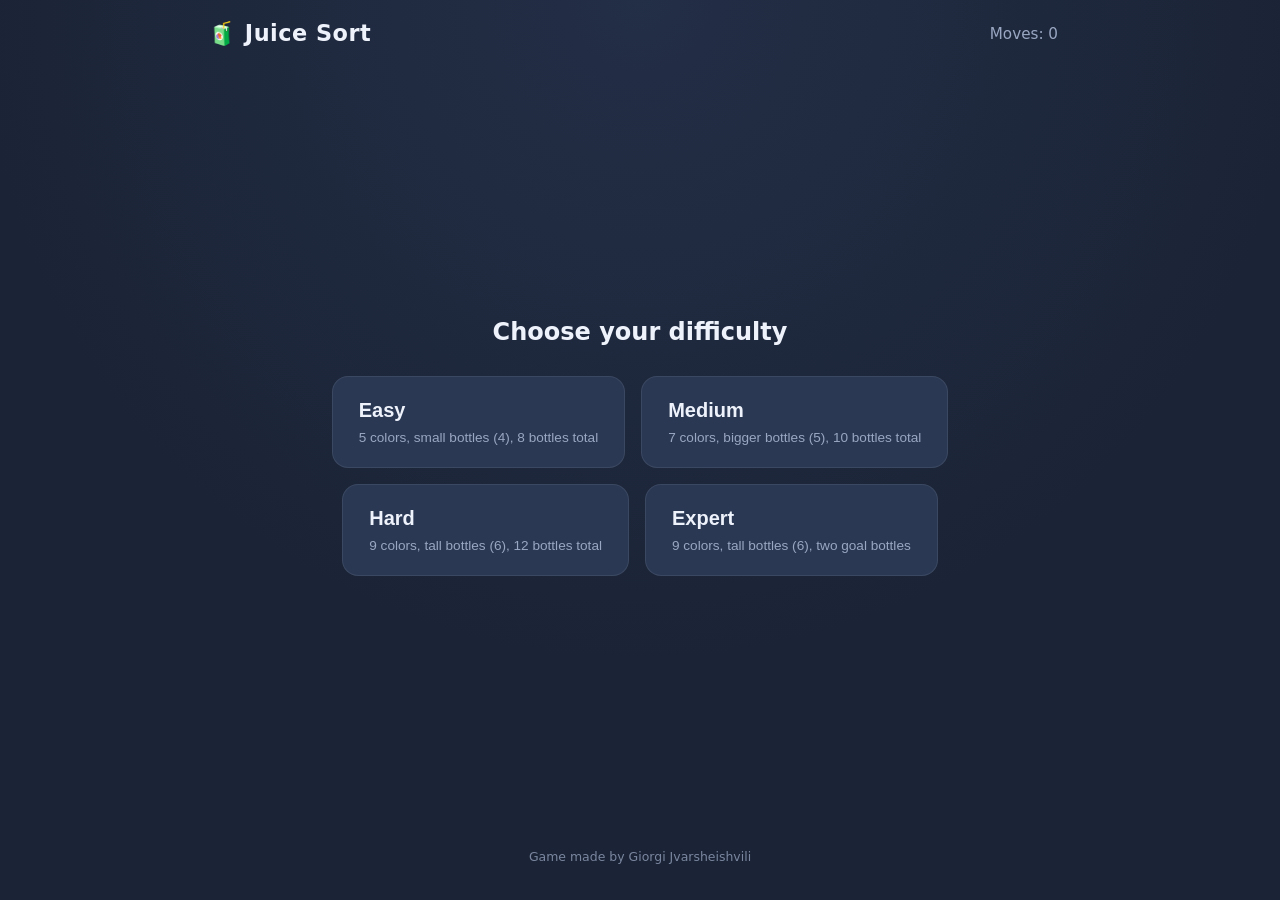
==== index.html @ 37a00a97 "Stand the goal bottle in the middle with small bottles either side Rearranges the board to match the" ====
<!DOCTYPE html>
<html lang="en">
<head>
<meta charset="UTF-8">
<meta name="viewport" content="width=device-width, initial-scale=1.0">
<title>Juice Sort</title>
<link rel="stylesheet" href="styles.css">
</head>
<body>
  <div id="app">

    <header class="topbar">
      <h1 class="logo">🧃 Juice Sort</h1>
      <div class="stats">
        <span id="movesLabel">Moves: 0</span>
        <span id="difficultyLabel"></span>
      </div>
    </header>

    <!-- Difficulty select screen -->
    <section id="menuScreen" class="screen">
      <h2>Choose your difficulty</h2>
      <div class="menu-cards">
        <button class="diff-card" data-diff="easy">
          <span class="diff-title">Easy</span>
          <span class="diff-desc">5 colors, small bottles (4), 8 bottles total</span>
        </button>
        <button class="diff-card" data-diff="medium">
          <span class="diff-title">Medium</span>
          <span class="diff-desc">7 colors, bigger bottles (5), 10 bottles total</span>
        </button>
        <button class="diff-card" data-diff="hard">
          <span class="diff-title">Hard</span>
          <span class="diff-desc">9 colors, tall bottles (6), 12 bottles total</span>
        </button>
        <button class="diff-card" data-diff="expert">
          <span class="diff-title">Expert</span>
          <span class="diff-desc">9 colors, tall bottles (6), two goal bottles</span>
        </button>
      </div>
    </section>

    <!-- Game screen: goal bottle(s) stand in the middle, the small bottles
         are split into grids either side of them. -->
    <section id="gameScreen" class="screen hidden">
      <div class="board">
        <div id="leftGrid" class="side-grid"></div>
        <div id="longBottleWrap" class="goal-column"></div>
        <div id="rightGrid" class="side-grid"></div>
      </div>

      <div class="controls">
        <button id="undoBtn">↶ Undo</button>
        <button id="restartBtn">⟲ Restart</button>
        <button id="newGameBtn">🔀 New Game</button>
        <button id="menuBtn">☰ Menu</button>
      </div>
    </section>

    <!-- Win overlay -->
    <div id="winOverlay" class="overlay hidden">
      <div class="win-card">
        <h2>🎉 Sorted!</h2>
        <p id="winStats"></p>
        <button id="winNextBtn">Play Again</button>
        <button id="winMenuBtn">Choose Difficulty</button>
      </div>
    </div>

    <footer class="site-footer">Game made by Giorgi Jvarsheishvili</footer>

  </div>

  <!-- Overlay the pouring liquid stream is drawn into, above the board. -->
  <svg id="pourLayer" aria-hidden="true"></svg>

<script src="script.js"></script>
</body>
</html>
---- styles.css ----
:root {
  --bg: #1b2436;
  --bg-alt: #232f47;
  --card: #2a3854;
  --text: #eef2fb;
  --muted: #9aa7c2;
  --accent: #7c6bf0;
  --glass-border: rgba(255,255,255,0.35);
  --glass-fill: rgba(255,255,255,0.04);
}

* { box-sizing: border-box; }

html, body {
  margin: 0;
  padding: 0;
  min-height: 100%;
  background: radial-gradient(circle at 50% 0%, #29365490, transparent 60%), var(--bg);
  color: var(--text);
  font-family: "Segoe UI", Roboto, system-ui, -apple-system, sans-serif;
  -webkit-tap-highlight-color: transparent;
  user-select: none;
}

#app {
  max-width: 900px;
  margin: 0 auto;
  min-height: 100vh;
  display: flex;
  flex-direction: column;
  padding: 12px 12px 32px;
}

.site-footer {
  text-align: center;
  color: var(--muted);
  font-size: 0.78rem;
  padding: 18px 6px 4px;
  opacity: 0.75;
}

.topbar {
  display: flex;
  align-items: center;
  justify-content: space-between;
  padding: 8px 6px 16px;
  flex-wrap: wrap;
  gap: 8px;
}

.logo {
  font-size: 1.4rem;
  margin: 0;
  letter-spacing: 0.5px;
}

.stats {
  display: flex;
  gap: 14px;
  font-size: 0.95rem;
  color: var(--muted);
}

.screen { flex: 1; display: flex; flex-direction: column; }
.hidden { display: none !important; }

#gameScreen { justify-content: center; }

/* ---------- Menu screen ---------- */
#menuScreen {
  align-items: center;
  justify-content: center;
  text-align: center;
  gap: 20px;
  padding: 40px 12px;
}

#menuScreen h2 {
  margin: 0 0 10px;
  font-weight: 600;
  color: var(--text);
}

.menu-cards {
  display: flex;
  gap: 16px;
  flex-wrap: wrap;
  justify-content: center;
}

.diff-card {
  background: var(--card);
  border: 1px solid rgba(255,255,255,0.08);
  border-radius: 16px;
  padding: 22px 26px;
  min-width: 180px;
  color: var(--text);
  cursor: pointer;
  display: flex;
  flex-direction: column;
  gap: 8px;
  transition: transform 0.15s ease, background 0.15s ease;
}

.diff-card:hover {
  transform: translateY(-3px);
  background: #33456a;
}

.diff-title {
  font-size: 1.25rem;
  font-weight: 700;
}

.diff-desc {
  font-size: 0.85rem;
  color: var(--muted);
}

/* ---------- Game screen ---------- */
/* Goal bottle(s) centred, small bottles in a grid to either side. */
.board {
  display: flex;
  align-items: center;
  justify-content: center;
  gap: 26px;
  flex-wrap: nowrap;
}

.side-grid {
  display: grid;
  grid-template-columns: repeat(3, auto);
  gap: 20px 14px;
  justify-items: center;
  align-items: end;
}

.goal-column {
  display: flex;
  align-items: center;
  justify-content: center;
  gap: 22px;
  flex: 0 0 auto;
}

.controls {
  display: flex;
  gap: 10px;
  justify-content: center;
  flex-wrap: wrap;
  margin-top: 24px;
}

.controls button {
  background: var(--card);
  color: var(--text);
  border: 1px solid rgba(255,255,255,0.08);
  border-radius: 10px;
  padding: 10px 16px;
  font-size: 0.9rem;
  cursor: pointer;
}

.controls button:hover { background: #33456a; }
.controls button:disabled { opacity: 0.4; cursor: default; }

/* ---------- Bottle visuals ---------- */
.bottle {
  --unit-h: 22px;
  position: relative;
  width: 62px;
  cursor: pointer;
  display: flex;
  flex-direction: column;
  align-items: center;
  /* Pivot near the base: the bottle tips over its own heel, like real glass. */
  transform-origin: 50% 88%;
  transition: transform 0.3s cubic-bezier(0.22, 0.9, 0.3, 1);
}

.bottle.selected {
  transform: translateY(-12px);
}

.bottle.selected .bottle-body {
  box-shadow:
    inset -6px 0 10px rgba(0, 0, 0, 0.25),
    inset 6px 0 10px rgba(255, 255, 255, 0.03),
    0 10px 22px rgba(0, 0, 0, 0.35);
}

.bottle.invalid {
  animation: shake 0.35s ease;
}

/* While a pour is choreographed, the bottle is driven by the Web Animations
   API -- no CSS transition should fight it for control of `transform`. */
.bottle.in-flight {
  transition: none;
  z-index: 46;
  will-change: transform;
}

.bottle.pouring .bottle-neck {
  box-shadow: 0 0 12px 3px rgba(255, 255, 255, 0.4);
}

@keyframes shake {
  0%, 100% { transform: translateX(0); }
  20% { transform: translateX(-6px); }
  40% { transform: translateX(6px); }
  60% { transform: translateX(-4px); }
  80% { transform: translateX(4px); }
}

/* ---------- Pouring stream ----------
   A full-viewport SVG overlay. The stream path is recomputed every frame
   against the live (animating) neck positions, so it stays welded to the
   bottle mouth no matter where the pour choreography has moved it. */
#pourLayer {
  position: fixed;
  inset: 0;
  width: 100%;
  height: 100%;
  pointer-events: none;
  z-index: 45;
  overflow: visible;
}

.stream-body {
  fill: none;
  stroke-linecap: round;
  filter: drop-shadow(0 0 6px rgba(255, 255, 255, 0.35));
}

.stream-gloss {
  fill: none;
  stroke: rgba(255, 255, 255, 0.7);
  stroke-width: 2;
  stroke-linecap: round;
}

@keyframes pourUnitExit {
  from { height: var(--unit-h); opacity: 1; }
  to { height: 0; opacity: 0.45; }
}

/* `both` fill mode matters: with staggered per-unit delays, each unit must
   hold its start state until its turn comes, then hold its end state after. */
.pour-unit-exit {
  animation: pourUnitExit var(--pour-dur, 380ms) cubic-bezier(0.55, 0, 0.5, 1) both;
}

@keyframes pourUnitEnter {
  from { height: 0; opacity: 0.45; }
  to { height: var(--unit-h); opacity: 1; }
}

.pour-unit-enter {
  animation: pourUnitEnter var(--pour-dur, 380ms) cubic-bezier(0.3, 0.5, 0.4, 1) both;
}

/* Liquid settling in the receiving bottle once the pour lands. */
@keyframes settleWobble {
  0%   { transform: scaleY(1.16) translateY(-2px); }
  35%  { transform: scaleY(0.94) translateY(1px); }
  62%  { transform: scaleY(1.05); }
  82%  { transform: scaleY(0.98); }
  100% { transform: scaleY(1); }
}

.unit.settle {
  transform-origin: 50% 100%;
  animation: settleWobble 620ms cubic-bezier(0.3, 0.8, 0.4, 1);
}

.bottle-neck {
  width: 22px;
  height: 12px;
  background: var(--glass-fill);
  border: 2px solid var(--glass-border);
  border-bottom: none;
  border-radius: 5px 5px 0 0;
  position: relative;
}

/* Glass rim catching the light. */
.bottle-neck::after {
  content: "";
  position: absolute;
  left: 2px;
  right: 2px;
  top: 0;
  height: 2px;
  border-radius: 2px;
  background: rgba(255, 255, 255, 0.45);
}

.bottle-body {
  position: relative;
  width: 62px;
  border: 2px solid var(--glass-border);
  border-top: none;
  border-radius: 0 0 17px 17px;
  background: var(--glass-fill);
  display: flex;
  flex-direction: column-reverse;
  overflow: hidden;
  height: calc(var(--unit-h) * var(--capacity, 4));
  box-shadow:
    inset -7px 0 12px rgba(0, 0, 0, 0.28),
    inset 7px 0 12px rgba(255, 255, 255, 0.04);
}

/* Specular highlight down the left face of the glass. */
.bottle-body::before {
  content: "";
  position: absolute;
  top: 6px;
  bottom: 10px;
  left: 8px;
  width: 6px;
  border-radius: 6px;
  background: linear-gradient(180deg, rgba(255, 255, 255, 0.3), rgba(255, 255, 255, 0.05));
  z-index: 3;
  pointer-events: none;
}

.bottle.long-bottle { --unit-h: 20px; }
.bottle.long-bottle .bottle-body { width: 74px; }
.bottle.long-bottle .bottle-neck { width: 26px; }

.unit {
  width: 100%;
  height: var(--unit-h);
  flex-shrink: 0;
  position: relative;
}

/* Depth: light gathers at the top of each band, shadow pools at the bottom. */
.unit::after {
  content: "";
  position: absolute;
  inset: 0;
  background:
    linear-gradient(180deg, rgba(255, 255, 255, 0.26), rgba(255, 255, 255, 0) 42%),
    linear-gradient(0deg, rgba(0, 0, 0, 0.18), rgba(0, 0, 0, 0) 30%);
}

/* Meniscus on the topmost band of liquid. */
.bottle-body > .unit:last-child {
  border-radius: 6px 6px 0 0;
}

.bottle-body > .unit:last-child::before {
  content: "";
  position: absolute;
  left: 0;
  right: 0;
  top: 0;
  height: 3px;
  border-radius: 6px 6px 0 0;
  background: rgba(255, 255, 255, 0.42);
  z-index: 2;
}

.cork {
  position: absolute;
  top: -14px;
  width: 30px;
  height: 16px;
  background: linear-gradient(180deg, #c98a4b, #8a5a2c);
  border-radius: 5px;
  border: 1px solid #6d431e;
  z-index: 2;
}

.bottle.long-bottle .cork { width: 34px; top: -14px; }

.label {
  margin-top: 6px;
  font-size: 0.7rem;
  color: var(--muted);
  min-height: 14px;
}

/* ---------- Win overlay ---------- */
.overlay {
  position: fixed;
  inset: 0;
  background: rgba(10,14,24,0.75);
  display: flex;
  align-items: center;
  justify-content: center;
  z-index: 50;
}

.win-card {
  background: var(--card);
  padding: 32px 36px;
  border-radius: 18px;
  text-align: center;
  max-width: 320px;
  box-shadow: 0 20px 60px rgba(0,0,0,0.5);
}

.win-card h2 { margin-top: 0; }

.win-card button {
  display: block;
  width: 100%;
  margin-top: 12px;
  padding: 12px;
  border-radius: 10px;
  border: none;
  background: var(--accent);
  color: white;
  font-size: 0.95rem;
  cursor: pointer;
}

.win-card button:last-child {
  background: transparent;
  border: 1px solid rgba(255,255,255,0.2);
  color: var(--text);
}

/* Three columns a side stops fitting well before phone widths, so step the
   side grids down rather than letting the board overflow. */
@media (max-width: 760px) {
  .board { gap: 16px; }
  .side-grid { grid-template-columns: repeat(2, auto); gap: 16px 10px; }
}

@media (max-width: 480px) {
  .bottle { width: 50px; --unit-h: 18px; }
  .bottle-body { width: 50px; }
  .bottle.long-bottle { --unit-h: 17px; }
  .bottle.long-bottle .bottle-body { width: 60px; }
  .board { gap: 10px; }
  .side-grid { gap: 14px 8px; }
  .goal-column { gap: 10px; }
}

/* Very narrow: a single column of small bottles each side. */
@media (max-width: 360px) {
  .side-grid { grid-template-columns: auto; }
}
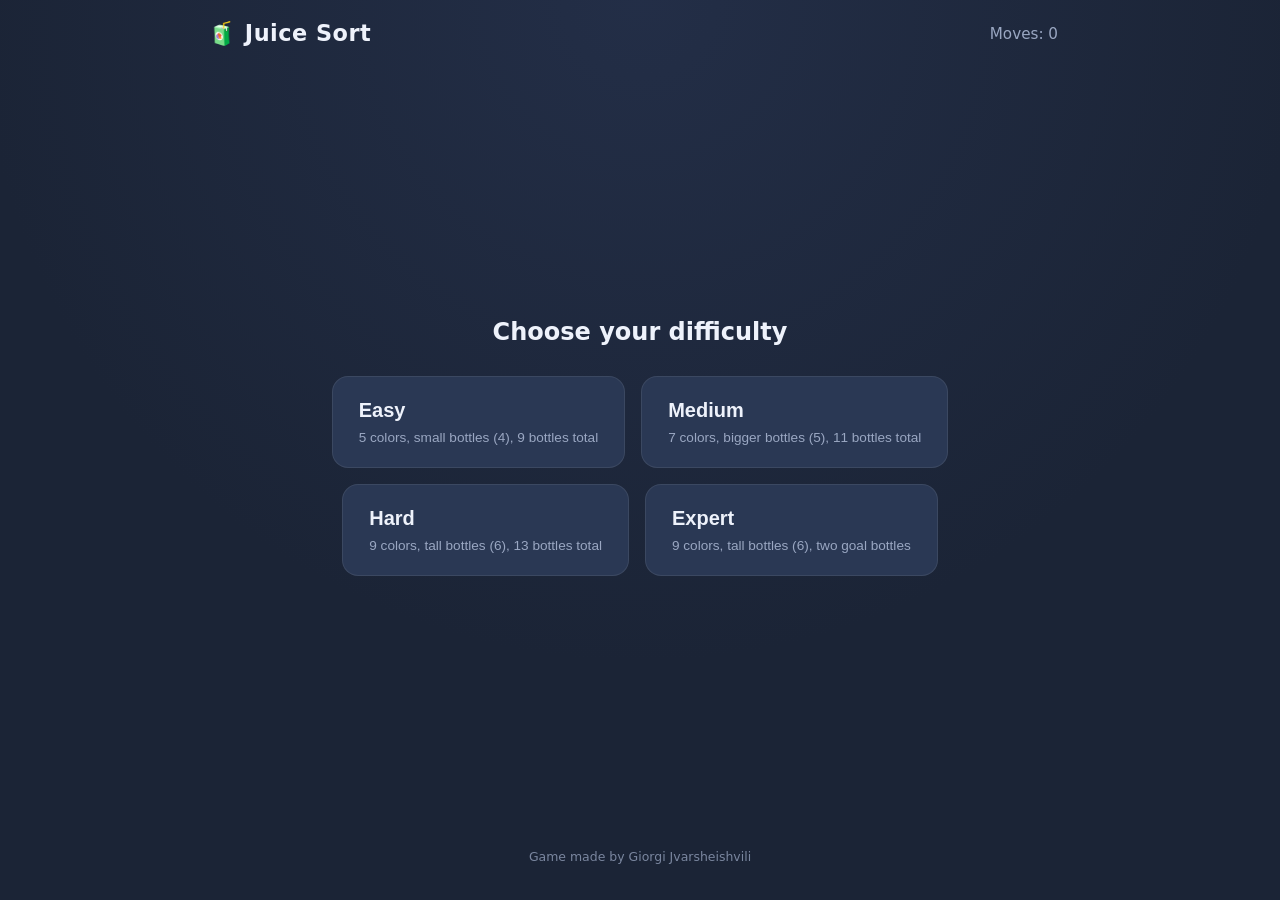
==== commit 363838c6: "Give every difficulty an equal number of small bottles per side Easy, medium and hard each had an od" ====
--- a/index.html
+++ b/index.html
@@ -23,15 +23,15 @@
       <div class="menu-cards">
         <button class="diff-card" data-diff="easy">
           <span class="diff-title">Easy</span>
-          <span class="diff-desc">5 colors, small bottles (4), 8 bottles total</span>
+          <span class="diff-desc">5 colors, small bottles (4), 9 bottles total</span>
         </button>
         <button class="diff-card" data-diff="medium">
           <span class="diff-title">Medium</span>
-          <span class="diff-desc">7 colors, bigger bottles (5), 10 bottles total</span>
+          <span class="diff-desc">7 colors, bigger bottles (5), 11 bottles total</span>
         </button>
         <button class="diff-card" data-diff="hard">
           <span class="diff-title">Hard</span>
-          <span class="diff-desc">9 colors, tall bottles (6), 12 bottles total</span>
+          <span class="diff-desc">9 colors, tall bottles (6), 13 bottles total</span>
         </button>
         <button class="diff-card" data-diff="expert">
           <span class="diff-title">Expert</span>
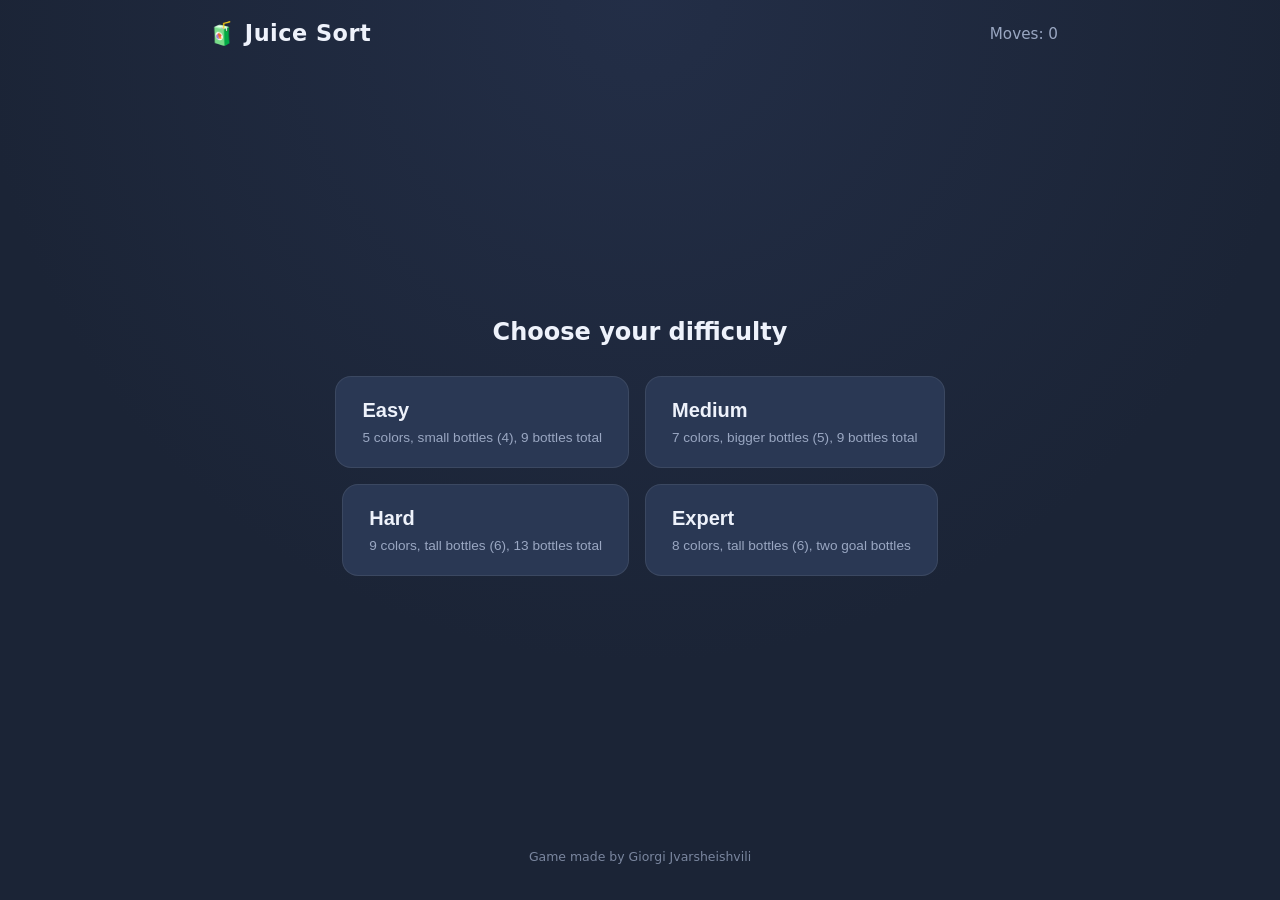
==== commit f327842e: "Give each side an even number of small bottles Medium and expert were showing five bottles a side. S" ====
--- a/index.html
+++ b/index.html
@@ -27,7 +27,7 @@
         </button>
         <button class="diff-card" data-diff="medium">
           <span class="diff-title">Medium</span>
-          <span class="diff-desc">7 colors, bigger bottles (5), 11 bottles total</span>
+          <span class="diff-desc">7 colors, bigger bottles (5), 9 bottles total</span>
         </button>
         <button class="diff-card" data-diff="hard">
           <span class="diff-title">Hard</span>
@@ -35,7 +35,7 @@
         </button>
         <button class="diff-card" data-diff="expert">
           <span class="diff-title">Expert</span>
-          <span class="diff-desc">9 colors, tall bottles (6), two goal bottles</span>
+          <span class="diff-desc">8 colors, tall bottles (6), two goal bottles</span>
         </button>
       </div>
     </section>
--- a/styles.css
+++ b/styles.css
@@ -129,7 +129,8 @@
 
 .side-grid {
   display: grid;
-  grid-template-columns: repeat(3, auto);
+  /* Column count is set per deal so each side fills whole rows. */
+  grid-template-columns: repeat(var(--side-cols, 3), auto);
   gap: 20px 14px;
   justify-items: center;
   align-items: end;
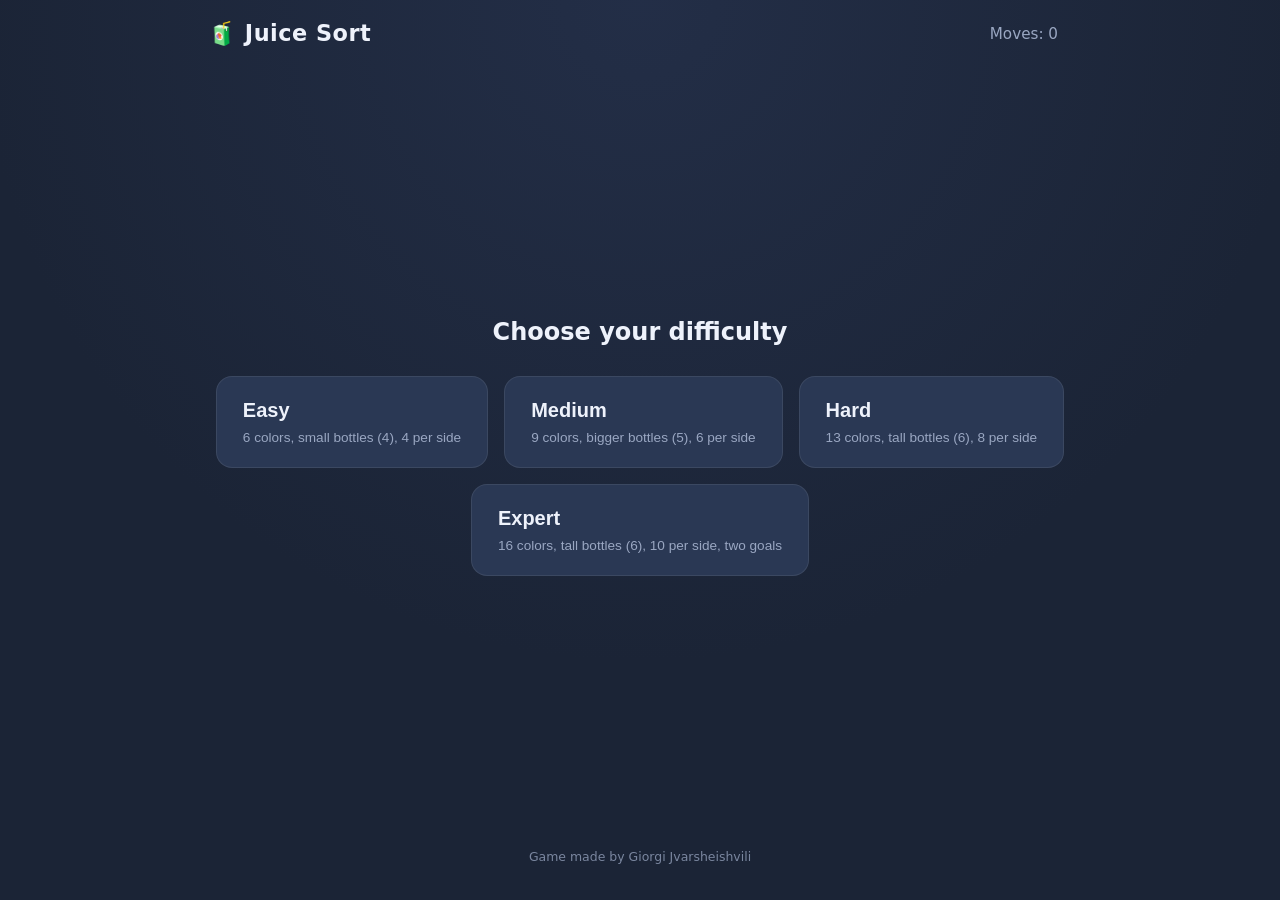
==== commit 668d924b: "Step the board to 4 / 6 / 8 / 10 small bottles per side Each tier now gets a distinct, even board si" ====
--- a/index.html
+++ b/index.html
@@ -23,19 +23,19 @@
       <div class="menu-cards">
         <button class="diff-card" data-diff="easy">
           <span class="diff-title">Easy</span>
-          <span class="diff-desc">5 colors, small bottles (4), 9 bottles total</span>
+          <span class="diff-desc">6 colors, small bottles (4), 4 per side</span>
         </button>
         <button class="diff-card" data-diff="medium">
           <span class="diff-title">Medium</span>
-          <span class="diff-desc">7 colors, bigger bottles (5), 9 bottles total</span>
+          <span class="diff-desc">9 colors, bigger bottles (5), 6 per side</span>
         </button>
         <button class="diff-card" data-diff="hard">
           <span class="diff-title">Hard</span>
-          <span class="diff-desc">9 colors, tall bottles (6), 13 bottles total</span>
+          <span class="diff-desc">13 colors, tall bottles (6), 8 per side</span>
         </button>
         <button class="diff-card" data-diff="expert">
           <span class="diff-title">Expert</span>
-          <span class="diff-desc">8 colors, tall bottles (6), two goal bottles</span>
+          <span class="diff-desc">16 colors, tall bottles (6), 10 per side, two goals</span>
         </button>
       </div>
     </section>
--- a/styles.css
+++ b/styles.css
@@ -166,10 +166,13 @@
 .controls button:disabled { opacity: 0.4; cursor: default; }
 
 /* ---------- Bottle visuals ---------- */
+/* Bottle size is driven by --bw / --uh, set on the game screen to fit the
+   board to the viewport (a 10-a-side Expert board needs smaller glass than a
+   4-a-side Easy one). Values here are the fallbacks. */
 .bottle {
-  --unit-h: 22px;
+  --unit-h: var(--uh, 22px);
   position: relative;
-  width: 62px;
+  width: var(--bw, 62px);
   cursor: pointer;
   display: flex;
   flex-direction: column;
@@ -276,7 +279,7 @@
 }
 
 .bottle-neck {
-  width: 22px;
+  width: calc(var(--bw, 62px) * 0.355);
   height: 12px;
   background: var(--glass-fill);
   border: 2px solid var(--glass-border);
@@ -299,7 +302,7 @@
 
 .bottle-body {
   position: relative;
-  width: 62px;
+  width: var(--bw, 62px);
   border: 2px solid var(--glass-border);
   border-top: none;
   border-radius: 0 0 17px 17px;
@@ -327,9 +330,9 @@
   pointer-events: none;
 }
 
-.bottle.long-bottle { --unit-h: 20px; }
-.bottle.long-bottle .bottle-body { width: 74px; }
-.bottle.long-bottle .bottle-neck { width: 26px; }
+.bottle.long-bottle { --unit-h: calc(var(--uh, 22px) * 0.91); }
+.bottle.long-bottle .bottle-body { width: calc(var(--bw, 62px) * 1.19); }
+.bottle.long-bottle .bottle-neck { width: calc(var(--bw, 62px) * 0.42); }
 
 .unit {
   width: 100%;
@@ -368,7 +371,7 @@
 .cork {
   position: absolute;
   top: -14px;
-  width: 30px;
+  width: calc(var(--bw, 62px) * 0.48);
   height: 16px;
   background: linear-gradient(180deg, #c98a4b, #8a5a2c);
   border-radius: 5px;
@@ -376,7 +379,7 @@
   z-index: 2;
 }
 
-.bottle.long-bottle .cork { width: 34px; top: -14px; }
+.bottle.long-bottle .cork { width: calc(var(--bw, 62px) * 0.55); top: -14px; }
 
 .label {
   margin-top: 6px;
@@ -426,24 +429,16 @@
   color: var(--text);
 }
 
-/* Three columns a side stops fitting well before phone widths, so step the
-   side grids down rather than letting the board overflow. */
+/* Bottle size and column count are computed in JS to fit the board to the
+   viewport, so these only tighten the spacing between them. */
 @media (max-width: 760px) {
-  .board { gap: 16px; }
-  .side-grid { grid-template-columns: repeat(2, auto); gap: 16px 10px; }
+  .board { gap: 14px; }
+  .side-grid { gap: 16px 9px; }
+  .goal-column { gap: 12px; }
 }
 
 @media (max-width: 480px) {
-  .bottle { width: 50px; --unit-h: 18px; }
-  .bottle-body { width: 50px; }
-  .bottle.long-bottle { --unit-h: 17px; }
-  .bottle.long-bottle .bottle-body { width: 60px; }
-  .board { gap: 10px; }
-  .side-grid { gap: 14px 8px; }
-  .goal-column { gap: 10px; }
-}
-
-/* Very narrow: a single column of small bottles each side. */
-@media (max-width: 360px) {
-  .side-grid { grid-template-columns: auto; }
-}
+  .board { gap: 9px; }
+  .side-grid { gap: 13px 7px; }
+  .goal-column { gap: 9px; }
+}
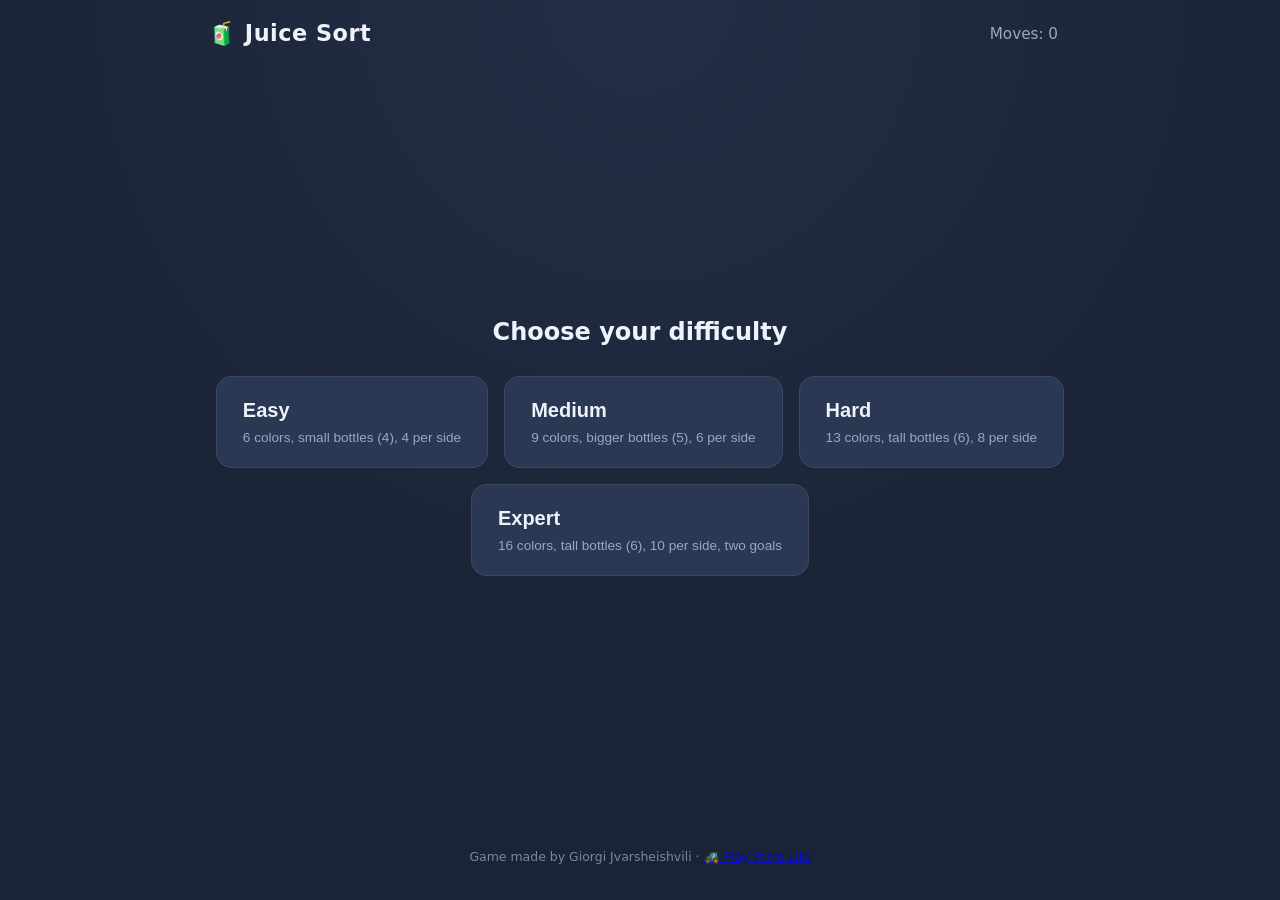
==== commit 380a0513: "Add Farm Life game: crops, animals, and market New browser game in farm-game/ where players plant an" ====
--- a/index.html
+++ b/index.html
@@ -67,7 +67,7 @@
       </div>
     </div>
 
-    <footer class="site-footer">Game made by Giorgi Jvarsheishvili</footer>
+    <footer class="site-footer">Game made by Giorgi Jvarsheishvili &middot; <a href="farm-game/index.html">🚜 Play Farm Life</a></footer>
 
   </div>
 
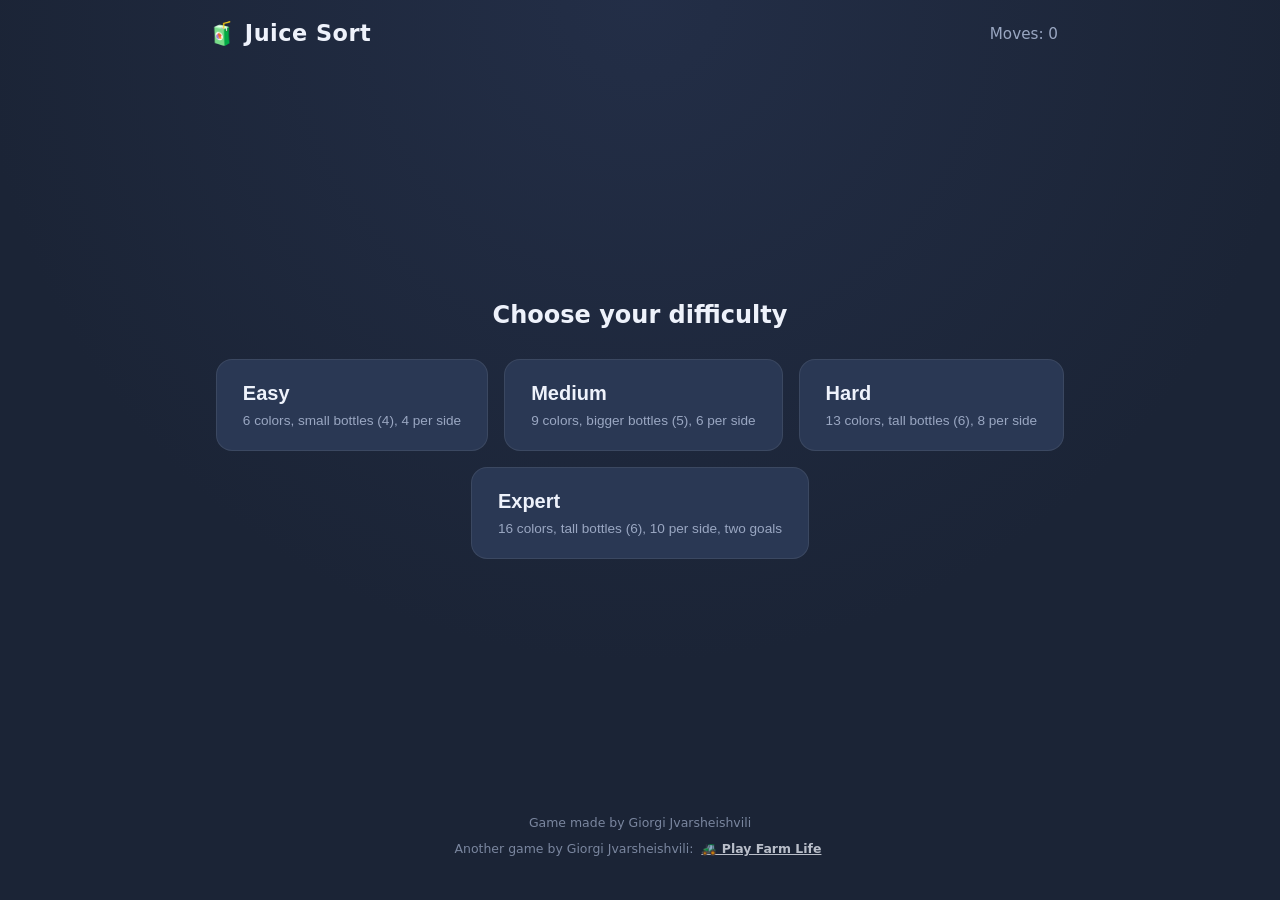
==== commit a376d2ab: "Link the footer to Farm Life itself, not its repository Mirrors the fix just made in the farm-game r" ====
--- a/index.html
+++ b/index.html
@@ -67,7 +67,13 @@
       </div>
     </div>
 
-    <footer class="site-footer">Game made by Giorgi Jvarsheishvili &middot; <a href="farm-game/index.html">🚜 Play Farm Life</a></footer>
+    <footer class="site-footer">
+      <span class="footer-line">Game made by Giorgi Jvarsheishvili</span>
+      <span class="footer-line">
+        Another game by Giorgi Jvarsheishvili:
+        <a href="https://giorgijv.github.io/farm-game/">🚜 Play Farm Life</a>
+      </span>
+    </footer>
 
   </div>
 
--- a/styles.css
+++ b/styles.css
@@ -37,6 +37,29 @@
   font-size: 0.78rem;
   padding: 18px 6px 4px;
   opacity: 0.75;
+}
+
+.footer-line {
+  display: block;
+}
+
+.footer-line + .footer-line {
+  margin-top: 3px;
+}
+
+.site-footer a {
+  color: var(--text);
+  font-weight: 600;
+  display: inline-block;
+  padding: 8px 4px;
+}
+
+/* Give the link a proper touch target on a phone, without bloating the
+   footer on desktop. */
+@media (pointer: coarse) {
+  .site-footer a {
+    padding: 15px 6px;
+  }
 }
 
 .topbar {
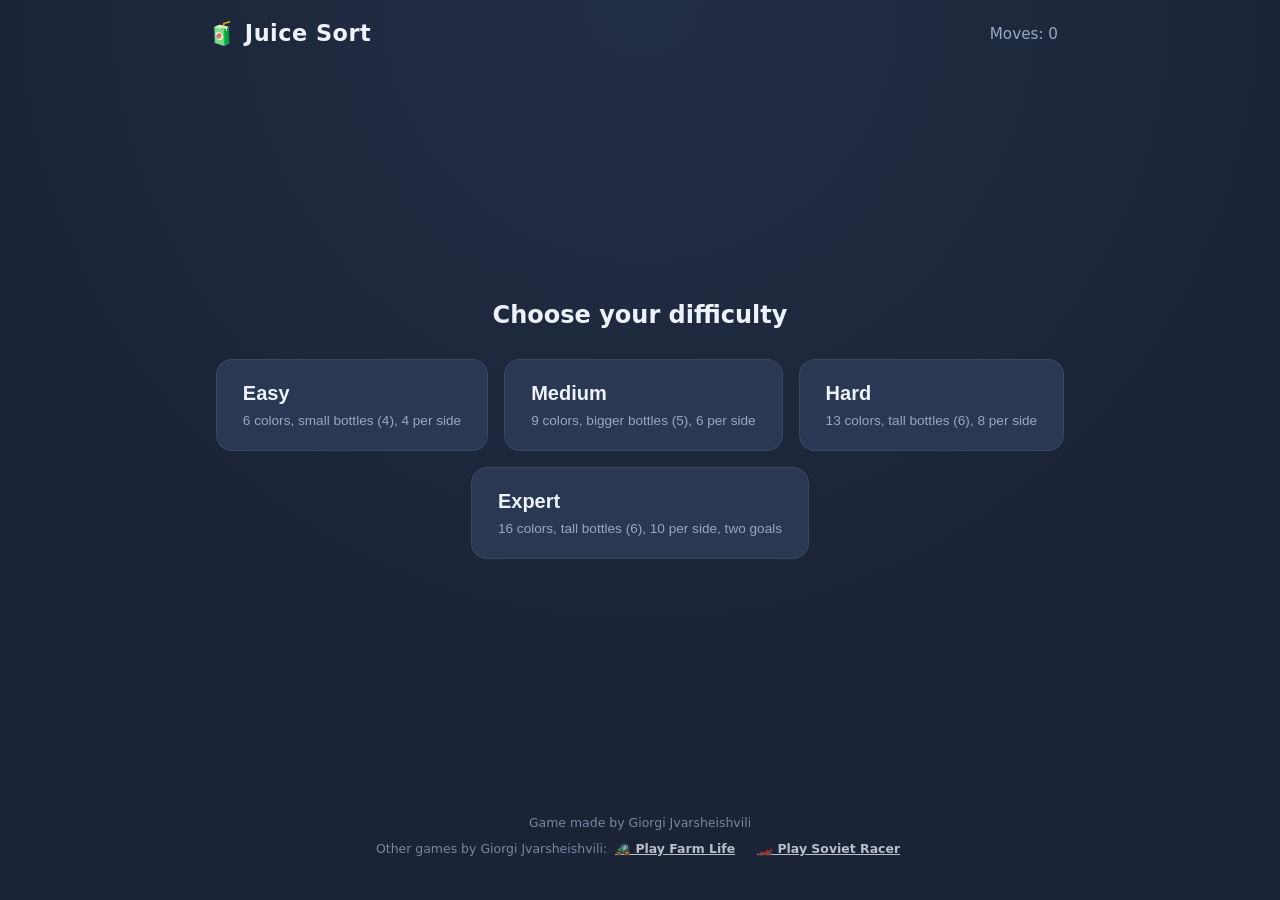
==== commit d7c6c61f: "List Soviet Racer alongside Farm Life in the footer Adds a link to the third game and rewords the li" ====
--- a/index.html
+++ b/index.html
@@ -70,8 +70,9 @@
     <footer class="site-footer">
       <span class="footer-line">Game made by Giorgi Jvarsheishvili</span>
       <span class="footer-line">
-        Another game by Giorgi Jvarsheishvili:
+        Other games by Giorgi Jvarsheishvili:
         <a href="https://giorgijv.github.io/farm-game/">🚜 Play Farm Life</a>
+        <a href="https://giorgijv.github.io/soviet-racer-giorgi/">🏎️ Play Soviet Racer</a>
       </span>
     </footer>
 
--- a/styles.css
+++ b/styles.css
@@ -45,6 +45,11 @@
 
 .footer-line + .footer-line {
   margin-top: 3px;
+}
+
+/* Keep neighbouring game links from reading as one run of text. */
+.footer-line a + a {
+  margin-left: 10px;
 }
 
 .site-footer a {
